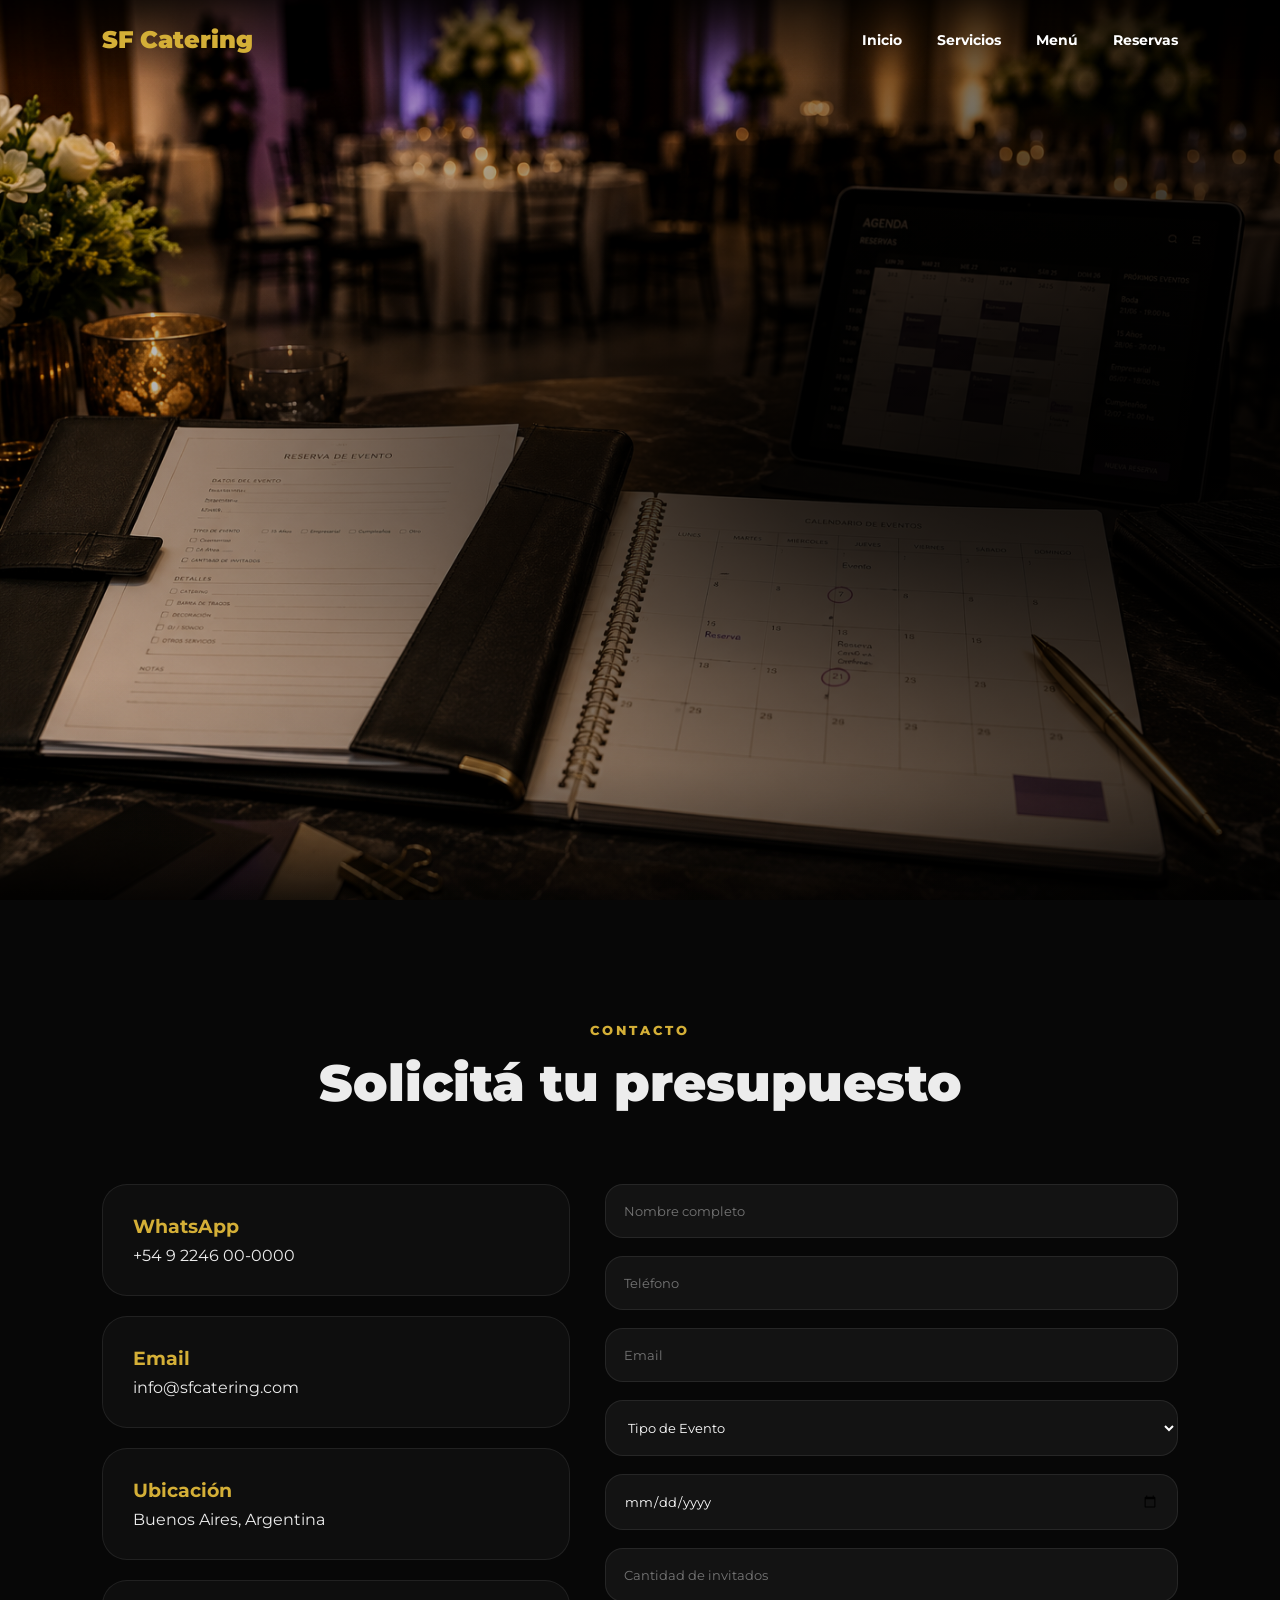
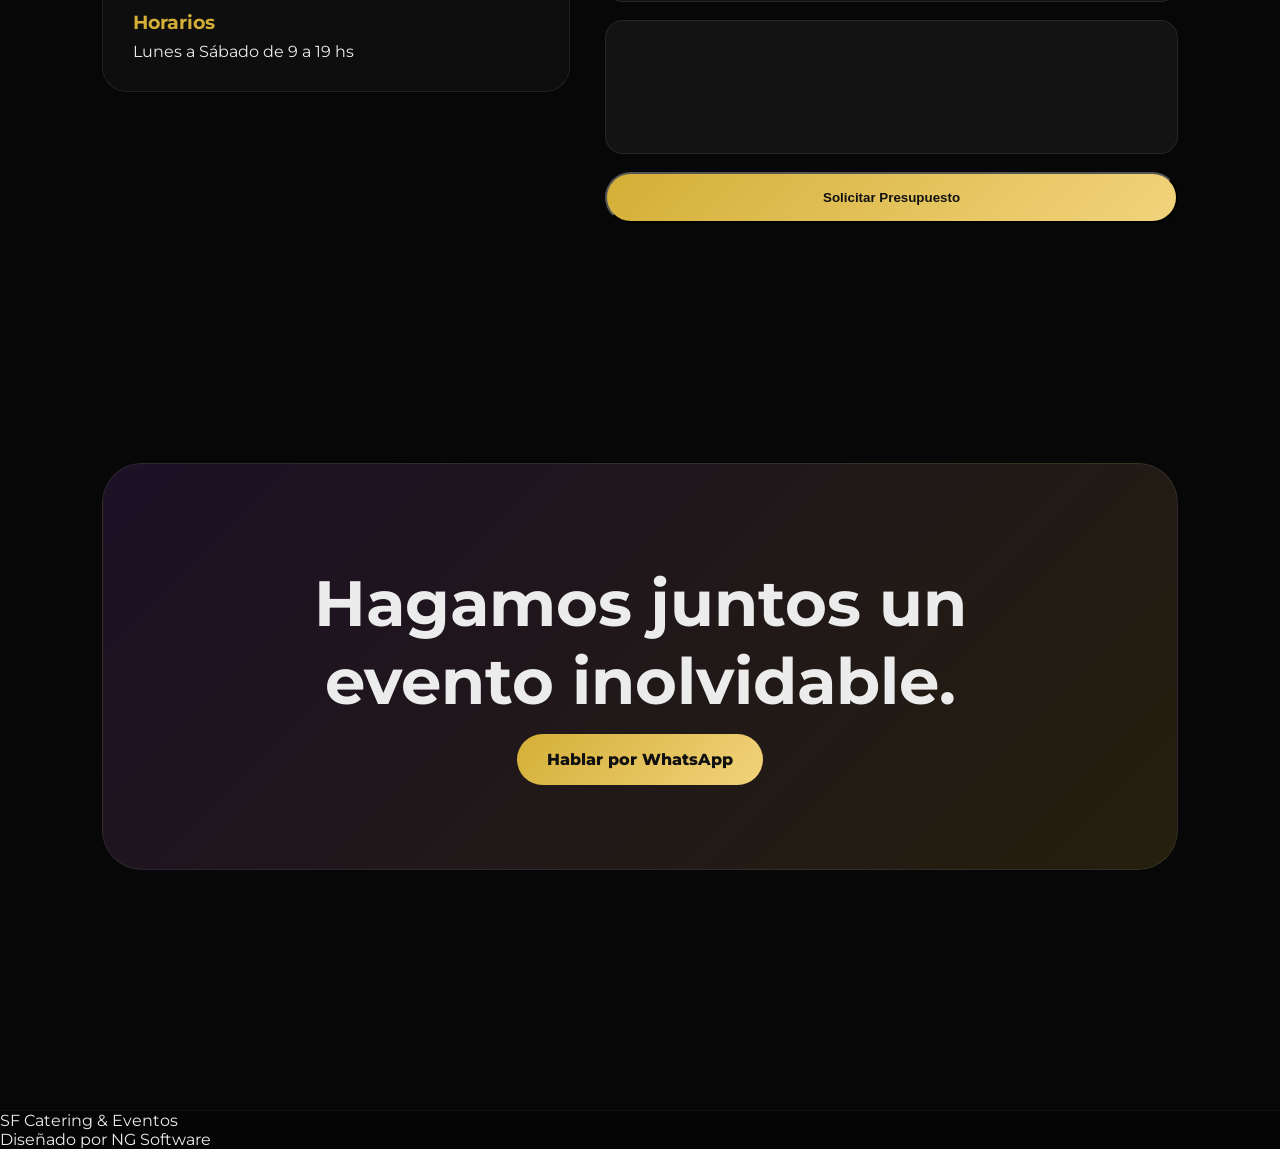
==== contacto.html @ dded3f2f "Add files via upload" ====
<!DOCTYPE html>
<html lang="es">
<head>

<meta charset="UTF-8">
<meta name="viewport" content="width=device-width, initial-scale=1.0">

<title>Reservas | SF Catering</title>

<link rel="preconnect" href="https://fonts.googleapis.com">
<link rel="preconnect" href="https://fonts.gstatic.com" crossorigin>

<link href="https://fonts.googleapis.com/css2?family=Montserrat:wght@300;400;500;600;700;800;900&display=swap" rel="stylesheet">

<link rel="stylesheet" href="assets/css/style.css">

</head>
<body>

<div id="particles"></div>

<header class="header">

    <a href="index.html" class="logo">
        SF Catering
    </a>

    <button id="menuBtn" class="menu-btn">
        ☰
    </button>

    <nav id="mainNav">
        <a href="index.html">Inicio</a>
        <a href="servicios.html">Servicios</a>
        <a href="menu.html">Menú</a>
        <a href="contacto.html">Reservas</a>
    </nav>

</header>

<section class="hero hero-right">

    <div class="hero-content">

        <span class="eyebrow">
            RESERVAS
        </span>

        <h1>
            Tu próximo evento
            comienza aquí.
        </h1>

        <p>
            Contanos qué estás organizando y
            prepararemos una propuesta adaptada
            a tus necesidades.
        </p>

    </div>

    <div class="hero-image">

        <img
        src="assets/img/hero-contacto.png"
        alt="Reservas">

    </div>

</section>

<section class="section">

    <div class="section-title">

        <span>CONTACTO</span>

        <h2>Solicitá tu presupuesto</h2>

    </div>

    <div class="contact-layout">

        <div class="contact-info">

            <div class="info-card">

                <h3>WhatsApp</h3>
                <p>+54 9 2246 00-0000</p>

            </div>

            <div class="info-card">

                <h3>Email</h3>
                <p>info@sfcatering.com</p>

            </div>

            <div class="info-card">

                <h3>Ubicación</h3>
                <p>Buenos Aires, Argentina</p>

            </div>

            <div class="info-card">

                <h3>Horarios</h3>
                <p>Lunes a Sábado de 9 a 19 hs</p>

            </div>

        </div>

        <form class="reservation-form">

            <input
            type="text"
            placeholder="Nombre completo">

            <input
            type="tel"
            placeholder="Teléfono">

            <input
            type="email"
            placeholder="Email">

            <select>

                <option>
                    Tipo de Evento
                </option>

                <option>
                    Casamiento
                </option>

                <option>
                    15 Años
                </option>

                <option>
                    Egresados
                </option>

                <option>
                    Empresarial
                </option>

                <option>
                    Cumpleaños
                </option>

            </select>

            <input
            type="date">

            <input
            type="number"
            placeholder="Cantidad de invitados">

            <textarea
            rows="6"
            placeholder="Contanos más sobre tu evento">
            </textarea>

            <button
            type="submit"
            class="btn-gold">

                Solicitar Presupuesto

            </button>

        </form>

    </div>

</section>

<section class="cta-section">

    <div class="cta-box">

        <h2>
            Hagamos juntos
            un evento inolvidable.
        </h2>

        <a
        href="https://wa.me/5492246000000"
        class="btn-gold">

            Hablar por WhatsApp

        </a>

    </div>

</section>

<footer class="footer">

    <div>
        SF Catering & Eventos
    </div>

    <div>
        Diseñado por NG Software
    </div>

</footer>

<script src="assets/js/app.js"></script>

</body>
</html>
---- assets/css/style.css ----
:root{

    --gold:#D4AF37;
    --gold-light:#F2D37C;

    --purple:#5B2D82;
    --purple-light:#7E43BF;

    --black:#070707;
    --dark:#111111;

    --white:#FFFFFF;

    --text:#ECECEC;
    --muted:#B4B4B4;

    --border:rgba(255,255,255,.08);

}

*{
    margin:0;
    padding:0;
    box-sizing:border-box;
}

html{
    scroll-behavior:smooth;
}

body{

    background:var(--black);
    color:var(--text);

    font-family:'Montserrat',sans-serif;

    overflow-x:hidden;

}

a{
    text-decoration:none;
    color:inherit;
}

img{
    display:block;
    width:100%;
}

.section{

    padding:120px 8%;

}

.section-title{

    text-align:center;

    margin-bottom:70px;

}

.section-title span{

    color:var(--gold);

    font-size:13px;

    letter-spacing:3px;

    font-weight:800;

}

.section-title h2{

    margin-top:12px;

    font-size:clamp(36px,4vw,60px);

    font-weight:900;

}

/* =======================
   HEADER
======================= */

.header{

    position:fixed;

    top:0;
    left:0;

    width:100%;

    z-index:999;

    padding:25px 8%;

    display:flex;
    justify-content:space-between;
    align-items:center;

    background:linear-gradient(
        to bottom,
        rgba(0,0,0,.75),
        transparent
    );

}

.logo{

    font-size:24px;

    font-weight:900;

    color:var(--gold);

}

#mainNav{

    display:flex;
    gap:35px;

}

#mainNav a{

    font-size:14px;

    font-weight:700;

    color:white;

    transition:.3s;

}

#mainNav a:hover{

    color:var(--gold);

}

.menu-btn{

    display:none;

}

/* =======================
   HERO
======================= */

.hero{

    position:relative;

    min-height:100vh;

    overflow:hidden;

}

.hero-image{

    position:absolute;

    inset:0;

}

.hero-image img{

    width:100%;
    height:100%;

    object-fit:cover;

    transform:scale(1.03);

}

/* DIFUMINADO LATERAL + INFERIOR */

.hero::after{

    content:"";

    position:absolute;

    inset:0;

    z-index:2;

    background:

    /* sombra detrás del logo */
    radial-gradient(
        ellipse at 78% 50%,
        rgba(0,0,0,.88) 0%,
        rgba(0,0,0,.78) 18%,
        rgba(0,0,0,.60) 35%,
        rgba(0,0,0,.30) 55%,
        rgba(0,0,0,.10) 75%,
        rgba(0,0,0,0) 100%
    ),

    /* transición lateral */
    linear-gradient(
        90deg,
        rgba(0,0,0,.05) 0%,
        rgba(0,0,0,.08) 50%,
        rgba(0,0,0,.25) 70%,
        rgba(0,0,0,.60) 100%
    ),

    /* difuminado inferior */
    linear-gradient(
        180deg,
        rgba(0,0,0,0) 0%,
        rgba(0,0,0,0) 75%,
        rgba(0,0,0,.15) 85%,
        rgba(0,0,0,.45) 93%,
        rgba(0,0,0,.85) 100%
    );

}

/* CONTENIDO */

.hero-overlay-content{

    position:relative;

    z-index:5;

    min-height:100vh;

    display:flex;

    flex-direction:column;

    justify-content:center;
    align-items:center;

    text-align:center;

    width:100%;

    padding-left:50%;

}

/* TEXTO SUPERIOR */

.eyebrow{

    color:var(--gold);

    font-size:15px;

    font-weight:800;

    letter-spacing:4px;

    margin-bottom:30px;

    opacity:0;

    transform:translateY(25px);

    animation:
    fadeUp .8s ease forwards;

}

/* LOGO */

.hero-logo{

    width:min(620px,95vw);

    height:auto;

    display:block;

    margin:10px auto 45px auto;

    opacity:0;

    transform:
    translateY(40px)
    scale(.92);

    animation:
    logoEntrance 1.2s cubic-bezier(.22,1,.36,1)
    .2s forwards;

    filter:
    drop-shadow(0 20px 45px rgba(0,0,0,.98))
    drop-shadow(0 40px 100px rgba(0,0,0,.90))
    drop-shadow(0 0 120px rgba(0,0,0,.65));

}

/* BOTONES */

.hero-buttons{

    display:flex;

    justify-content:center;

    align-items:center;

    gap:18px;

    flex-wrap:wrap;

    opacity:0;

    transform:translateY(25px);

    animation:
    fadeUp 1s ease .7s forwards;

}

/* =======================
   ANIMACIONES
======================= */

@keyframes logoEntrance{

    from{

        opacity:0;

        transform:
        translateY(40px)
        scale(.92);

    }

    to{

        opacity:1;

        transform:
        translateY(0)
        scale(1);

    }

}

@keyframes fadeUp{

    from{

        opacity:0;

        transform:
        translateY(25px);

    }

    to{

        opacity:1;

        transform:
        translateY(0);

    }

}


/* =======================
   BOTONES
======================= */

.btn-gold{

    background:linear-gradient(
        135deg,
        var(--gold),
        var(--gold-light)
    );

    color:#111;

    font-weight:800;

    padding:16px 30px;

    border-radius:50px;

    transition:.3s;

}

.btn-gold:hover{

    transform:translateY(-4px);

    box-shadow:
    0 15px 40px
    rgba(212,175,55,.35);

}

.btn-outline{

    border:1px solid var(--gold);

    color:var(--gold);

    padding:16px 30px;

    border-radius:50px;

    font-weight:700;

}

/* =======================
   SERVICES
======================= */

.services-grid{

    display:grid;

    grid-template-columns:
    repeat(4,1fr);

    gap:25px;

}

.service-card{

    background:
    linear-gradient(
        135deg,
        rgba(255,255,255,.05),
        rgba(255,255,255,.02)
    );

    border:1px solid var(--border);

    border-radius:28px;

    padding:35px;

    backdrop-filter:blur(15px);

    transition:.4s;

}

.service-card:hover{

    transform:
    translateY(-10px);

    border-color:var(--gold);

}

.icon{

    font-size:42px;

    margin-bottom:20px;

}

.service-card h3{

    margin-bottom:12px;

    font-size:24px;

}

/* =======================
   EVENTOS
======================= */

.events-grid{

    display:grid;

    grid-template-columns:
    repeat(4,1fr);

    gap:25px;

}

.event-card{

    min-height:320px;

    border-radius:32px;

    overflow:hidden;

    display:flex;
    align-items:flex-end;

    padding:30px;

    background:
    linear-gradient(
    rgba(0,0,0,.1),
    rgba(0,0,0,.85)
    ),
    url('../img/evento.jpg');

    background-size:cover;

    transition:.4s;

}

.event-card:hover{

    transform:scale(1.03);

}

.event-card h3{

    font-size:28px;

    font-weight:800;

}

/* =======================
   GALERIA
======================= */

.gallery-section{

    padding:160px 0 120px;

    position:relative;

}

.gallery-section::before{

    content:"";

    display:block;

    width:100%;

    height:1px;

    margin-bottom:90px;

    background:linear-gradient(
        90deg,
        transparent,
        rgba(212,175,55,.35),
        transparent
    );

}

.gallery-slider{

    overflow:hidden;

    position:relative;

    margin-top:70px;

}

.gallery-track{

    display:flex;

    gap:25px;

    width:max-content;

    animation:galleryScroll 45s linear infinite;

}

.gallery-slider:hover .gallery-track{

    animation-play-state:paused;

}

.gallery-item{

    width:420px;

    height:280px;

    object-fit:cover;

    border-radius:28px;

    cursor:pointer;

    transition:.45s ease;

    border:1px solid rgba(255,255,255,.08);

}

.gallery-item:hover{

    transform:translateY(-8px);

    box-shadow:
    0 20px 45px rgba(0,0,0,.45),
    0 0 30px rgba(212,175,55,.12);

}

@keyframes galleryScroll{

    from{

        transform:translateX(0);

    }

    to{

        transform:translateX(-50%);

    }

}

/* =======================
   MODAL
======================= */

.gallery-modal{

    position:fixed;

    inset:0;

    background:rgba(0,0,0,.92);

    backdrop-filter:blur(12px);

    display:flex;

    justify-content:center;

    align-items:center;

    opacity:0;

    visibility:hidden;

    transition:.35s ease;

    z-index:9999;

}

.gallery-modal.show{

    opacity:1;

    visibility:visible;

}

.gallery-modal img{

    max-width:90vw;

    max-height:88vh;

    border-radius:20px;

    animation:zoomIn .35s ease;

    box-shadow:
    0 30px 80px rgba(0,0,0,.6);

}

.gallery-close{

    position:absolute;

    top:30px;

    right:40px;

    color:white;

    font-size:55px;

    cursor:pointer;

    font-weight:300;

    transition:.3s;

}

.gallery-close:hover{

    color:var(--gold);

    transform:rotate(90deg);

}

@keyframes zoomIn{

    from{

        opacity:0;

        transform:scale(.85);

    }

    to{

        opacity:1;

        transform:scale(1);

    }

}

/* =======================
   CTA
======================= */

.cta-section{

    padding:120px 8%;

}

.cta-box{

    border-radius:40px;

    padding:100px;

    text-align:center;

    background:
    linear-gradient(
    135deg,
    rgba(91,45,130,.25),
    rgba(212,175,55,.15)
    );

    border:1px solid var(--border);

}

.cta-box h2{

    font-size:clamp(40px,5vw,70px);

    margin-bottom:30px;

}

/* =======================
   FOOTER
======================= */

.footer{

    margin-top:120px;

    background:#050505;

    border-top:1px solid rgba(255,255,255,.06);

}

.footer-content{

    max-width:1400px;

    margin:auto;

    padding:70px 8%;

    display:grid;

    grid-template-columns:2fr 1fr 1fr;

    gap:60px;

}

.footer h3,
.footer h4{

    color:#fff;

    margin-bottom:18px;

}

.footer p,
.footer a{

    color:#9c9c9c;

    text-decoration:none;

    display:block;

    margin-bottom:10px;

}

.footer a:hover{

    color:var(--gold);

}

.footer-bottom{

    border-top:1px solid rgba(255,255,255,.06);

    padding:25px 8%;

    display:flex;

    justify-content:space-between;

    color:#777;

}

/* =======================
   WHATSAPP
======================= */

.whatsapp-float{

    position:fixed;

    right:25px;

    bottom:25px;

    width:68px;

    height:68px;

    border-radius:50%;

    background:#25D366;

    color:white;

    display:flex;

    align-items:center;

    justify-content:center;

    z-index:999;

    box-shadow:
    0 15px 35px rgba(0,0,0,.35);

    transition:.3s;

}

.whatsapp-float:hover{

    transform:scale(1.1);

}
/* ======================
   MENU
====================== */

.menu-filters{

    display:flex;
    justify-content:center;
    gap:15px;
    flex-wrap:wrap;

}

.filter-btn{

    background:transparent;

    color:white;

    border:1px solid rgba(255,255,255,.15);

    padding:12px 22px;

    border-radius:999px;

    cursor:pointer;

    font-weight:700;

    transition:.3s;

}

.filter-btn:hover,
.filter-btn.active{

    background:var(--gold);

    color:#111;

}

.menu-grid{

    display:grid;

    grid-template-columns:
    repeat(3,1fr);

    gap:25px;

}

.menu-card{

    overflow:hidden;

    border-radius:30px;

    background:#111;

    border:1px solid rgba(255,255,255,.08);

    transition:.4s;

}

.menu-card:hover{

    transform:
    translateY(-8px);

    border-color:var(--gold);

}

.menu-card img{

    height:260px;

    object-fit:cover;

}

.menu-card-content{

    padding:25px;

}

.menu-card-content h3{

    margin-bottom:10px;

    font-size:24px;

}

.menu-card-content p{

    color:#bcbcbc;

}


/* ======================
   CONTACTO
====================== */

.contact-layout{

    display:grid;

    grid-template-columns:
    .9fr 1.1fr;

    gap:35px;

}

.contact-info{

    display:flex;
    flex-direction:column;
    gap:20px;

}

.info-card{

    padding:30px;

    border-radius:25px;

    background:
    rgba(255,255,255,.03);

    border:
    1px solid rgba(255,255,255,.08);

}

.info-card h3{

    color:var(--gold);

    margin-bottom:8px;

}

.reservation-form{

    display:grid;

    gap:18px;

}

.reservation-form input,
.reservation-form textarea,
.reservation-form select{

    width:100%;

    padding:18px;

    border-radius:18px;

    background:
    rgba(255,255,255,.05);

    border:
    1px solid rgba(255,255,255,.08);

    color:white;

    font-family:inherit;

    outline:none;

}

.reservation-form textarea{

    resize:none;

}

.reservation-form input:focus,
.reservation-form textarea:focus,
.reservation-form select:focus{

    border-color:var(--gold);

}

.events-grid{

    display:grid;

    grid-template-columns:repeat(4,1fr);

    gap:25px;

}

.event-card{

    position:relative;

    height:420px;

    overflow:hidden;

    border-radius:28px;

    cursor:pointer;

    background:#111;

    border:1px solid rgba(255,255,255,.06);

}

.event-card img{

    width:100%;
    height:100%;

    object-fit:cover;

    transition:.6s ease;

}

.event-overlay{

    position:absolute;

    inset:0;

    display:flex;

    align-items:flex-end;

    padding:30px;

    background:
    linear-gradient(
        to top,
        rgba(0,0,0,.85),
        rgba(0,0,0,.35),
        rgba(0,0,0,0)
    );

}

.event-overlay h3{

    color:#fff;

    font-size:38px;

    font-weight:800;

    margin:0;

}

.event-card:hover img{

    transform:scale(1.08);

}

.event-card:hover{

    box-shadow:
    0 20px 50px rgba(0,0,0,.45),
    0 0 30px rgba(212,175,55,.12);

}

.menu-btn{
    display:none;
}



/* =======================
   MOBILE
======================= */

@media(max-width:900px){

    /* HEADER */

    .header{

        padding:18px 20px;

    }

    .menu-btn{

        display:block;

    }

    #mainNav{

        display:none;

    }

    .logo{

        font-size:24px;

    }

    /* HERO */

    .hero{

        min-height:100vh;

    }

    .hero-overlay-content{

        min-height:100vh;

        padding:120px 25px 80px;

        justify-content:center;

        align-items:center;

        text-align:center;

    }

    .hero-logo{

        width:min(320px,85vw);

        margin:15px auto 35px;

    }

    .eyebrow{

        font-size:13px;

        letter-spacing:3px;

        text-align:center;

        margin-bottom:25px;

    }

    .hero-buttons{

        flex-direction:column;

        align-items:center;

        justify-content:center;

        width:100%;

        gap:14px;

    }

    .hero-buttons a{

        width:100%;

        max-width:280px;

        justify-content:center;

    }

    /* TITULOS */

    .section-title{

        text-align:center;

        padding:0 20px;

    }

    .section-title h2{

        font-size:42px;

        line-height:1.1;

    }

    /* SERVICIOS */

    .services-grid{

        grid-template-columns:1fr;

        gap:20px;

    }

    .service-card{

        text-align:center;

    }

    .service-card .icon{

        margin:0 auto 20px;

    }

    /* EVENTOS */

    .events-grid{

        grid-template-columns:1fr;

        gap:20px;

    }

    .event-card{

        height:320px;

    }

    .event-overlay{

        justify-content:center;

        text-align:center;

    }

    .event-overlay h3{

        width:100%;

        font-size:32px;

    }

    /* GALERIA */

    .gallery-section{

        padding:100px 0 80px;

    }

    .gallery-track{

        gap:15px;

    }

    .gallery-item{

        width:280px;

        height:190px;

    }

    .gallery-modal img{

        max-width:94vw;

        max-height:80vh;

    }

    .gallery-close{

        top:20px;

        right:20px;

        font-size:42px;

    }

    /* MENU */

    .menu-grid{

        grid-template-columns:1fr;

        gap:20px;

    }

    /* CONTACTO */

    .contact-layout{

        grid-template-columns:1fr;

        gap:25px;

    }

    .contact-info,
    .contact-form{

        padding:25px;

    }

    /* CTA */

    .cta-box{

        text-align:center;

        padding:40px 25px;

    }

    .cta-box h2{

        font-size:38px;

        line-height:1.15;

    }

    /* FOOTER */

    .footer-content{

        grid-template-columns:1fr;

        text-align:center;

        gap:35px;

    }

    .footer-bottom{

        flex-direction:column;

        gap:10px;

        text-align:center;

    }

    /* WHATSAPP */

    .whatsapp-float{

        width:65px;

        height:65px;

        right:18px;

        bottom:18px;

    }

    .menu-btn{
        display:block;
    }

    #mainNav{

        position:fixed;

        top:80px;
        right:20px;

        width:260px;

        background:#0c0c0c;

        border:1px solid rgba(255,255,255,.08);

        border-radius:20px;

        padding:20px;

        display:none;

        flex-direction:column;

        gap:15px;

        z-index:999;

    }

    #mainNav.show{

        display:flex;

    }


}
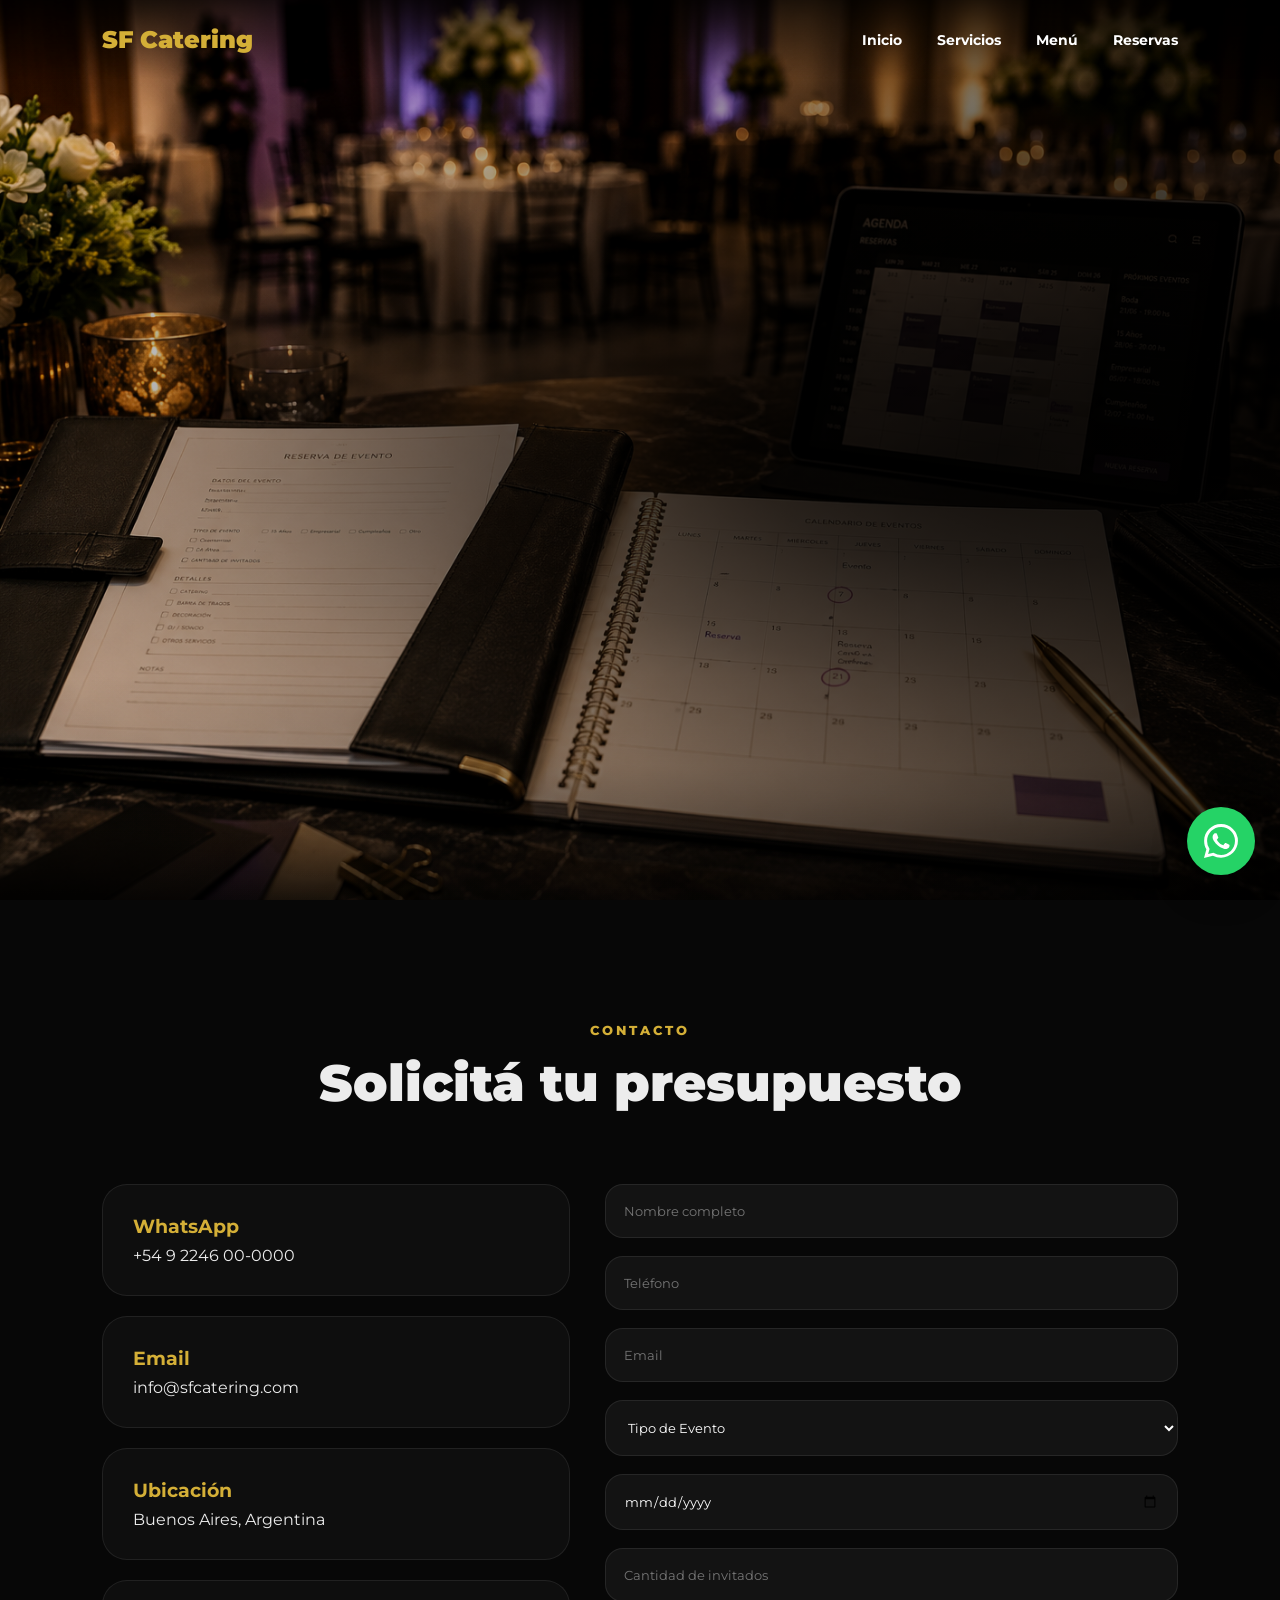
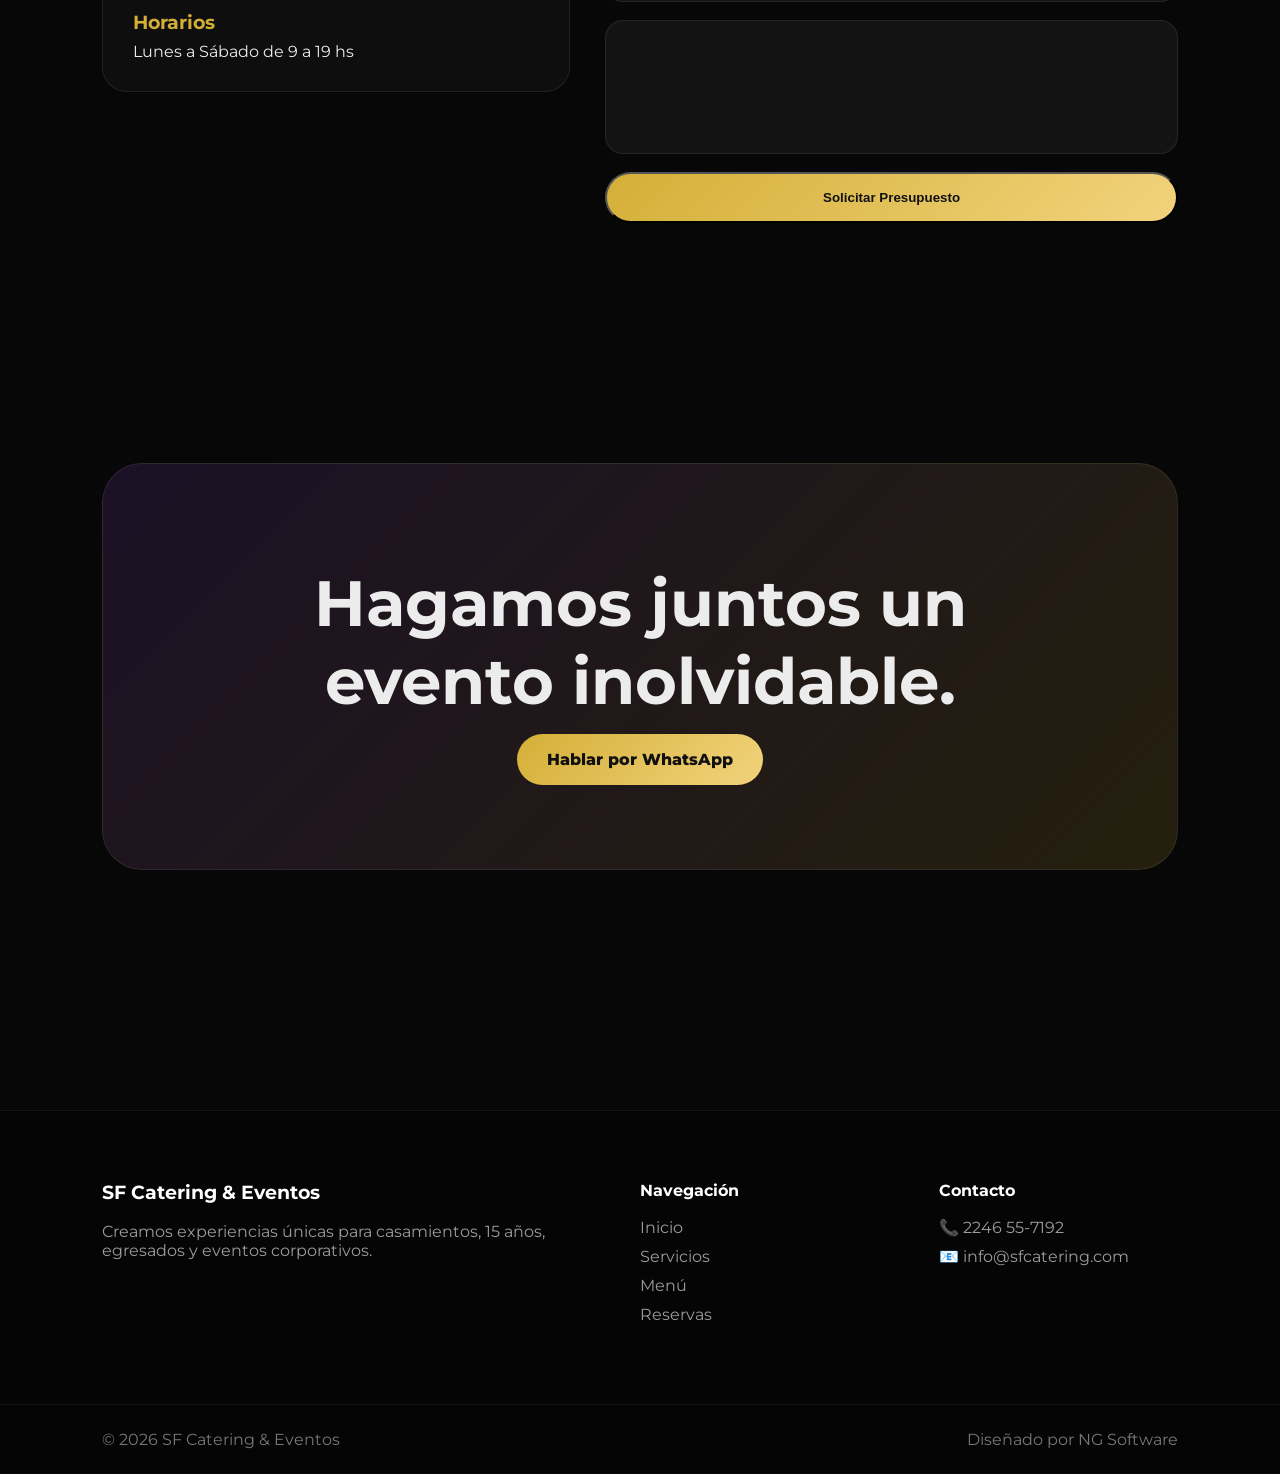
==== commit 9078960a: "Update contacto.html" ====
--- a/contacto.html
+++ b/contacto.html
@@ -204,17 +204,107 @@
 
 <footer class="footer">
 
-    <div>
-        SF Catering & Eventos
-    </div>
-
-    <div>
-        Diseñado por NG Software
+    <div class="footer-content">
+
+        <div class="footer-brand">
+
+            <h3>SF Catering & Eventos</h3>
+
+            <p>
+                Creamos experiencias únicas para casamientos,
+                15 años, egresados y eventos corporativos.
+            </p>
+
+        </div>
+
+        <div class="footer-links">
+
+            <h4>Navegación</h4>
+
+            <a href="index.html">Inicio</a>
+            <a href="servicios.html">Servicios</a>
+            <a href="menu.html">Menú</a>
+            <a href="contacto.html">Reservas</a>
+
+        </div>
+
+        <div class="footer-contact">
+
+            <h4>Contacto</h4>
+
+            <p>📞 2246 55-7192</p>
+            <p>📧 info@sfcatering.com</p>
+
+        </div>
+
+    </div>
+
+    <div class="footer-bottom">
+
+        <span>
+            © 2026 SF Catering & Eventos
+        </span>
+
+        <span>
+            Diseñado por NG Software
+        </span>
+
     </div>
 
 </footer>
 
+<a href="https://wa.me/542246557192"
+   class="whatsapp-float"
+   target="_blank">
+
+    <svg
+        xmlns="http://www.w3.org/2000/svg"
+        width="34"
+        height="34"
+        fill="currentColor"
+        viewBox="0 0 16 16">
+
+        <path d="M13.601 2.326A7.854 7.854 0 0 0 8.013 0C3.62 0 .057 3.562.057 7.956c0 1.403.367 2.773 1.065 3.98L0 16l4.184-1.097a7.93 7.93 0 0 0 3.829.977h.003c4.393 0 7.956-3.562 7.956-7.956a7.89 7.89 0 0 0-2.371-5.598zM8.016 14.54a6.57 6.57 0 0 1-3.348-.915l-.24-.142-2.483.651.663-2.421-.156-.249A6.55 6.55 0 0 1 1.45 7.956c0-3.622 2.946-6.57 6.566-6.57 1.754 0 3.402.683 4.642 1.924a6.52 6.52 0 0 1 1.925 4.646c-.001 3.62-2.949 6.584-6.567 6.584zm3.598-4.923c-.196-.098-1.16-.572-1.34-.637-.18-.065-.311-.098-.442.098-.131.196-.507.637-.622.768-.114.131-.229.147-.425.049-.196-.098-.827-.305-1.575-.973-.582-.52-.975-1.162-1.089-1.358-.114-.196-.012-.302.086-.4.088-.087.196-.229.294-.343.098-.114.131-.196.196-.327.065-.131.033-.245-.016-.343-.049-.098-.442-1.065-.605-1.457-.159-.382-.321-.33-.442-.336l-.376-.007c-.131 0-.343.049-.523.245s-.687.67-.687 1.636c0 .965.703 1.898.801 2.029.098.131 1.384 2.114 3.353 2.964.469.203.835.324 1.12.415.47.149.897.128 1.235.078.377-.056 1.16-.474 1.324-.932.163-.458.163-.85.114-.932-.049-.082-.18-.131-.376-.229z"/>
+
+    </svg>
+
+</a>
+
+<script>
+
+const menuBtn =
+document.getElementById("menuBtn");
+
+const mainNav =
+document.getElementById("mainNav");
+
+menuBtn.addEventListener("click", () => {
+
+    mainNav.classList.toggle("show");
+
+    document.body.classList.toggle("menu-open");
+
+});
+
+document.addEventListener("click", (e) => {
+
+    if(
+        !mainNav.contains(e.target)
+        &&
+        !menuBtn.contains(e.target)
+    ){
+
+        mainNav.classList.remove("show");
+
+        document.body.classList.remove("menu-open");
+
+    }
+
+});
+
+</script>
+
 <script src="assets/js/app.js"></script>
 
 </body>
-</html>+</html>
--- a/assets/css/style.css
+++ b/assets/css/style.css
@@ -906,107 +906,375 @@
     transform:scale(1.1);
 
 }
-/* ======================
-   MENU
-====================== */
-
-.menu-filters{
+/*==========================
+        MENU
+==========================*/
+
+.menu-page{
+
+    background:#f8f4ec;
+
+    color:#222;
+
+    padding-top:120px;
+
+}
+
+.menu-cover{
+
+    text-align:center;
+
+    padding:40px 20px 70px;
+
+    position:relative;
+
+}
+
+.menu-cover::after{
+
+    content:"";
+
+    width:140px;
+
+    height:3px;
+
+    background:var(--gold);
+
+    display:block;
+
+    margin:30px auto 0;
+
+    border-radius:50px;
+
+}
+
+.menu-logo{
+
+    width:220px;
+
+    margin:auto;
+    display:block;
+    margin-bottom:25px;
+
+    filter:drop-shadow(0 12px 25px rgba(0,0,0,.25));
+
+}
+
+.menu-cover h1{
+
+    font-size:64px;
+
+    font-weight:800;
+
+    letter-spacing:8px;
+
+    color:#222;
+
+    margin-bottom:10px;
+
+}
+
+.menu-cover h2{
+
+    font-size:30px;
+
+    color:var(--gold);
+
+    letter-spacing:10px;
+
+    font-weight:600;
+
+    margin-bottom:18px;
+
+}
+
+.menu-cover p{
+
+    font-size:18px;
+
+    color:#666;
+
+    font-weight:500;
+
+}
+
+.menu-container{
+
+    width:min(1200px,92%);
+
+    margin:auto;
+
+    display:grid;
+
+    gap:55px;
+
+    padding-bottom:90px;
+
+}
+
+.menu-section{
+
+    display:grid;
+
+    grid-template-columns:150px 1fr;
+
+    gap:35px;
+
+    align-items:center;
+
+    background:#fff;
+
+    border-radius:28px;
+
+    padding:35px;
+
+    border:1px solid rgba(0,0,0,.08);
+
+    box-shadow:0 15px 40px rgba(0,0,0,.08);
+
+    transition:.35s;
+
+}
+
+.menu-section:hover{
+
+    transform:translateY(-6px);
+
+    box-shadow:0 25px 55px rgba(0,0,0,.12);
+
+}
+
+.menu-icon{
 
     display:flex;
+
     justify-content:center;
-    gap:15px;
-    flex-wrap:wrap;
-
-}
-
-.filter-btn{
-
-    background:transparent;
-
-    color:white;
-
-    border:1px solid rgba(255,255,255,.15);
-
-    padding:12px 22px;
-
-    border-radius:999px;
-
-    cursor:pointer;
-
-    font-weight:700;
-
-    transition:.3s;
-
-}
-
-.filter-btn:hover,
-.filter-btn.active{
+
+    align-items:center;
+
+}
+
+.menu-icon img{
+
+    width:135px;
+
+    height:135px;
+
+    border-radius:50%;
+
+    object-fit:cover;
+
+    border:6px solid #fff;
+
+    box-shadow:0 12px 30px rgba(0,0,0,.18);
+
+}
+
+.menu-content h3{
+
+    font-size:32px;
+
+    color:#1d1d1d;
+
+    margin-bottom:22px;
+
+    letter-spacing:2px;
+
+    position:relative;
+
+}
+
+.menu-content h3::after{
+
+    content:"";
+
+    display:block;
+
+    width:90px;
+
+    height:3px;
 
     background:var(--gold);
 
-    color:#111;
-
-}
-
-.menu-grid{
+    margin-top:12px;
+
+    border-radius:50px;
+
+}
+
+.menu-content ul{
+
+    list-style:none;
 
     display:grid;
 
-    grid-template-columns:
-    repeat(3,1fr);
+    grid-template-columns:repeat(2,minmax(220px,1fr));
+
+    gap:14px 35px;
+
+    padding:0;
+
+    margin:0;
+
+}
+
+.menu-content li{
+
+    position:relative;
+
+    padding-left:24px;
+
+    color:#555;
+
+    font-size:17px;
+
+    font-weight:500;
+
+    line-height:1.7;
+
+}
+
+.menu-content li::before{
+
+    content:"";
+
+    position:absolute;
+
+    left:0;
+
+    top:11px;
+
+    width:8px;
+
+    height:8px;
+
+    border-radius:50%;
+
+    background:var(--gold);
+
+}
+
+.menu-services{
+
+    width:min(1200px,92%);
+
+    margin:0 auto 90px;
+
+    display:grid;
+
+    grid-template-columns:repeat(4,1fr);
 
     gap:25px;
 
 }
 
-.menu-card{
-
-    overflow:hidden;
-
-    border-radius:30px;
-
-    background:#111;
-
-    border:1px solid rgba(255,255,255,.08);
-
-    transition:.4s;
-
-}
-
-.menu-card:hover{
-
-    transform:
-    translateY(-8px);
-
-    border-color:var(--gold);
-
-}
-
-.menu-card img{
-
-    height:260px;
-
-    object-fit:cover;
-
-}
-
-.menu-card-content{
-
-    padding:25px;
-
-}
-
-.menu-card-content h3{
-
-    margin-bottom:10px;
-
-    font-size:24px;
-
-}
-
-.menu-card-content p{
-
-    color:#bcbcbc;
+.service-item{
+
+    background:#fff;
+
+    padding:35px;
+
+    border-radius:25px;
+
+    text-align:center;
+
+    box-shadow:0 12px 30px rgba(0,0,0,.08);
+
+    transition:.35s;
+
+}
+
+.service-item:hover{
+
+    transform:translateY(-8px);
+
+}
+
+.service-icon{
+
+    width:75px;
+
+    height:75px;
+
+    border-radius:50%;
+
+    background:var(--gold);
+
+    color:#fff;
+
+    font-size:34px;
+
+    display:flex;
+
+    align-items:center;
+
+    justify-content:center;
+
+    margin:auto auto 20px;
+
+}
+
+.service-item h4{
+
+    font-size:22px;
+
+    margin-bottom:12px;
+
+    color:#222;
+
+}
+
+.service-item p{
+
+    color:#666;
+
+    line-height:1.7;
+
+}
+
+.menu-cta{
+
+    width:min(900px,92%);
+
+    margin:0 auto 100px;
+
+    background:linear-gradient(135deg,#111,#222);
+
+    color:#fff;
+
+    padding:70px 40px;
+
+    border-radius:35px;
+
+    text-align:center;
+
+}
+
+.menu-cta h2{
+
+    font-size:42px;
+
+    margin-bottom:18px;
+
+}
+
+.menu-cta p{
+
+    color:#d0d0d0;
+
+    max-width:650px;
+
+    margin:auto auto 35px;
+
+    line-height:1.8;
+
+}
+
+.menu-cta .btn-gold{
+
+    padding:18px 42px;
+
+    font-size:18px;
 
 }
 
@@ -1524,4 +1792,4 @@
     }
 
 
-}+}
